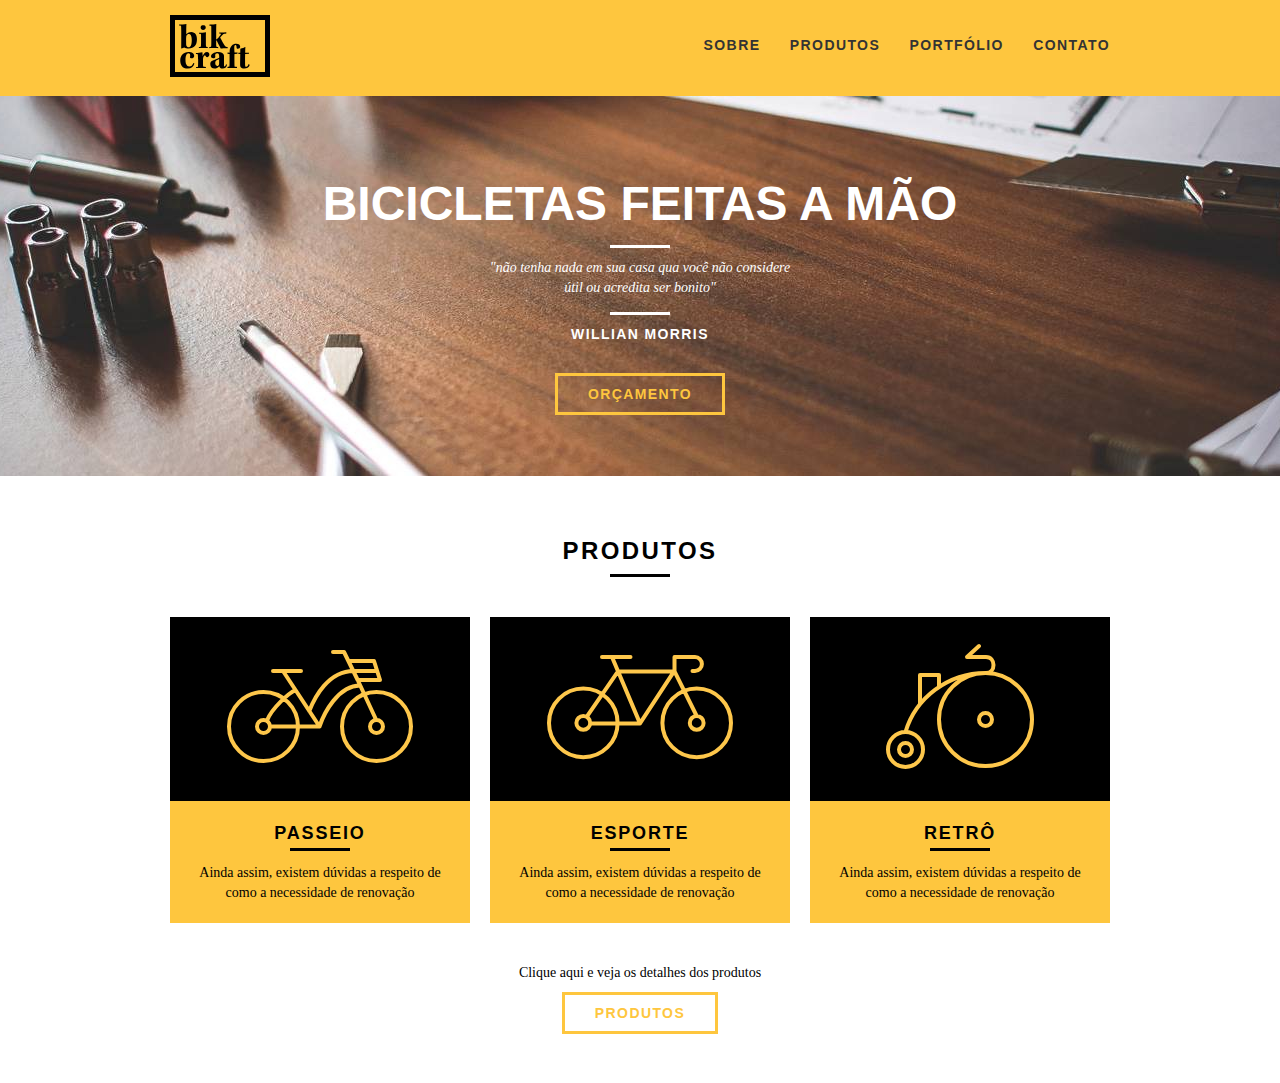
==== index.html @ 1c51f6d0 "Adicionada a seção de produtos" ====
<!DOCTYPE html>
<html lang="pt-br">
<head>
    <meta charset="UTF-8">
    <title>Bikcraft</title>
    <link rel="stylesheet" href="css/normalize.css">
    <link rel="stylesheet" href="css/reset.css">
    <link rel="stylesheet" href="css/grid.css">
    <link rel="stylesheet" href="css/style.css">
</head>
<body>
    <header class="header">
        <div class="container">
            <a href="index.html" class="grid-4">
                <img src="img/bikcraft.svg">
            </a>
            <nav class="header_menu grid-12">
                <ul>
                    <li><a href="sobre.html">Sobre</a></li>
                    <li><a href="produtos.html">Produtos</a></li>
                    <li><a href="portfolio.html">Portfólio</a></li>
                    <li><a href="contato.html">Contato</a></li>
                </ul>
            </nav>
        </div>
    </header>
    <section class="introducao">
        <div class="container">
            <h1>Bicicletas Feitas a Mão</h1>
            <blockquote class="quote-externo">
                <p>"não tenha nada em sua casa qua você não considere útil ou acredita ser bonito"</p>
                <cite>WILLIAN MORRIS</cite>
            </blockquote>
            <a href="produtos.html" class="btn">Orçamento</a>
        </div>
    </section>
    <section class="produtos container">
        <h2 class="subtitulo">Produtos</h2>
        <ul class="produtos_lista">
            <li class="grid-1-3">
                <div class="produtos_icone">
                    <img src="img/produtos/passeio.svg" alt="Bikcraft passeio">
                </div>
                <h3>Passeio</h3>
                <p>Ainda assim, existem dúvidas a respeito de como a necessidade de renovação</p>
            </li>

            <li class="grid-1-3">
                <div class="produtos_icone">
                    <img src="img/produtos/esporte.svg" alt="Bikcraft esporte">
                </div>
                <h3>Esporte</h3>
                <p>Ainda assim, existem dúvidas a respeito de como a necessidade de renovação</p>
            </li>

            <li class="grid-1-3">
                <div class="produtos_icone">
                    <img src="img/produtos/retro.svg" alt="Bikcraft retrô">
                </div>
                <h3>Retrô</h3>
                <p>Ainda assim, existem dúvidas a respeito de como a necessidade de renovação</p>
            </li>
        </ul>
        <div class="call">
            <p>Clique aqui e veja os detalhes dos produtos</p>
            <a href="produtos.html" class="btn btn-preto">Produtos</a>
        </div>
    </section>
</body>
</html>
---- css/grid.css ----
*, *:before, *:after {
  -webkit-box-sizing: border-box; 
  -moz-box-sizing: border-box; 
  box-sizing: border-box;
}

.container {
	width: 960px;
	margin: 0 auto;
	padding: 0px;
	position: relative;
}

.container:after, .container:before {
	content: " ";
	display: table;
}

.container:after {
	clear: both;
}

.grid-1, .grid-2, .grid-3, .grid-4, .grid-5, .grid-6, .grid-7, .grid-8, .grid-9, .grid-10, .grid-11, .grid-12, .grid-13, .grid-14, .grid-15, .grid-16, .grid-1-3 {
	float: left;
	margin-left: 10px;
	margin-right: 10px;
}

.grid-1 	{width: 40px;}
.grid-2 	{width: 100px;}
.grid-3 	{width: 160px;}
.grid-4 	{width: 220px;}
.grid-5 	{width: 280px;}
.grid-6 	{width: 340px;}
.grid-7 	{width: 400px;}
.grid-8 	{width: 460px;}
.grid-9 	{width: 520px;}
.grid-10 	{width: 580px;}
.grid-11 	{width: 640px;}
.grid-12 	{width: 700px;}
.grid-13 	{width: 760px;}
.grid-14 	{width: 820px;}
.grid-15 	{width: 880px;}
.grid-16 	{width: 940px;}
.grid-1-3	{width: 300px;}
---- css/style.css ----
/* Estilos gerais*/

body {
    font-family: Arial, Helvetica, sans-serif;
}

p {
    font-family: Georgia, 'Times New Roman', Times, serif;
    font-size: 14px;
    line-height: 20px;
}

.btn {
    border: 3px solid #fec63e;
    padding: 10px 30px;
    color: #fec63e;
    font-size: 14px;
    font-weight: bold;
    line-height: 20px;
    text-transform: uppercase;
    letter-spacing: .1em;
}

.subtitulo {
    font-size: 24px;
    line-height: 30px;
    font-weight: bold;
    letter-spacing: .1em;
    color: #000;
    text-transform: uppercase;
    text-align: center;
    margin-bottom: 40px;
}

.subtitulo::after {
    content:"";
    display: block;
    width: 60px;
    height: 3px;
    background-color: #000;
    margin: 8px auto;
}

.btn:hover {
    color: #FFF;
    border-color: #FFF;
}

.btn-preto:hover {
    color: #000;
    border-color: #000;
}

/*Header*/

header {
    position: fixed;
    width: 100%;
    background-color: #fec63e;
    padding: 15px 0;
    top: 0px;
    z-index: 10;
}

.header_menu {
    text-align: right;
}

.header_menu ul li {
    display: inline-block;
    margin-left: 25px;
    margin-top: 20px;
}

.header_menu ul li a {
    color: #333;
    font-weight: bold;
    text-transform: uppercase;
    letter-spacing: .1em;
    font-size: 14px;
    line-height: 20px;
    padding: 10px 0;
}

.header_menu ul li a:hover {
    color: #FFF;
}
/*Intodução*/

.introducao {
    width: 100%;
    height: 380px;
    background: url(../img/bg.jpg) no-repeat center;
    background-size: cover;
    margin-top: 96px;
    text-align: center;
    padding-top: 80px;
}

.introducao h1 {
    font-size: 48px;
    color: #FFF;
    font-weight: bold;
    text-transform: uppercase;
}

.quote-externo {
    max-width: 320px;
    margin: 0 auto 40px auto;
    color: #FFF;
}

.quote-externo p {
    font-style: italic;
}

.quote-externo p::before, .quote-externo p::after {
    content:"";
    display: block;
    width: 60px;
    height: 3px;
    background-color: #FFF;
    margin: 14px auto 10px auto;
}

.quote-externo cite {
    font-style: normal;
    font-weight: bold;
    font-size: 14px;
    letter-spacing: .1em;
}

/*Produtos*/

.produtos {
    padding: 60px 0;
    text-align: center;
}

.produtos_lista li {
    background-color: #fec63e;
}

.produtos_lista li h3{
    font-weight: bold;
    font-size: 18px;
    line-height: 25px;
    text-transform: uppercase;
    letter-spacing: .1em;
    margin-top: 20px;
}

.produtos_lista li h3::after{
    content:"";
    display: block;
    width: 60px;
    height: 3px;
    background-color: #000;
    margin: 2px auto;
}

.produtos_lista li p {
    padding: 10px 20px 20px 20px;
}

.produtos_icone {
    background-color: #000;
    padding: 20px;
}

.call {
    padding-top: 40px;
    clear: both;
}

.call p {
    margin-bottom: 20px;
}
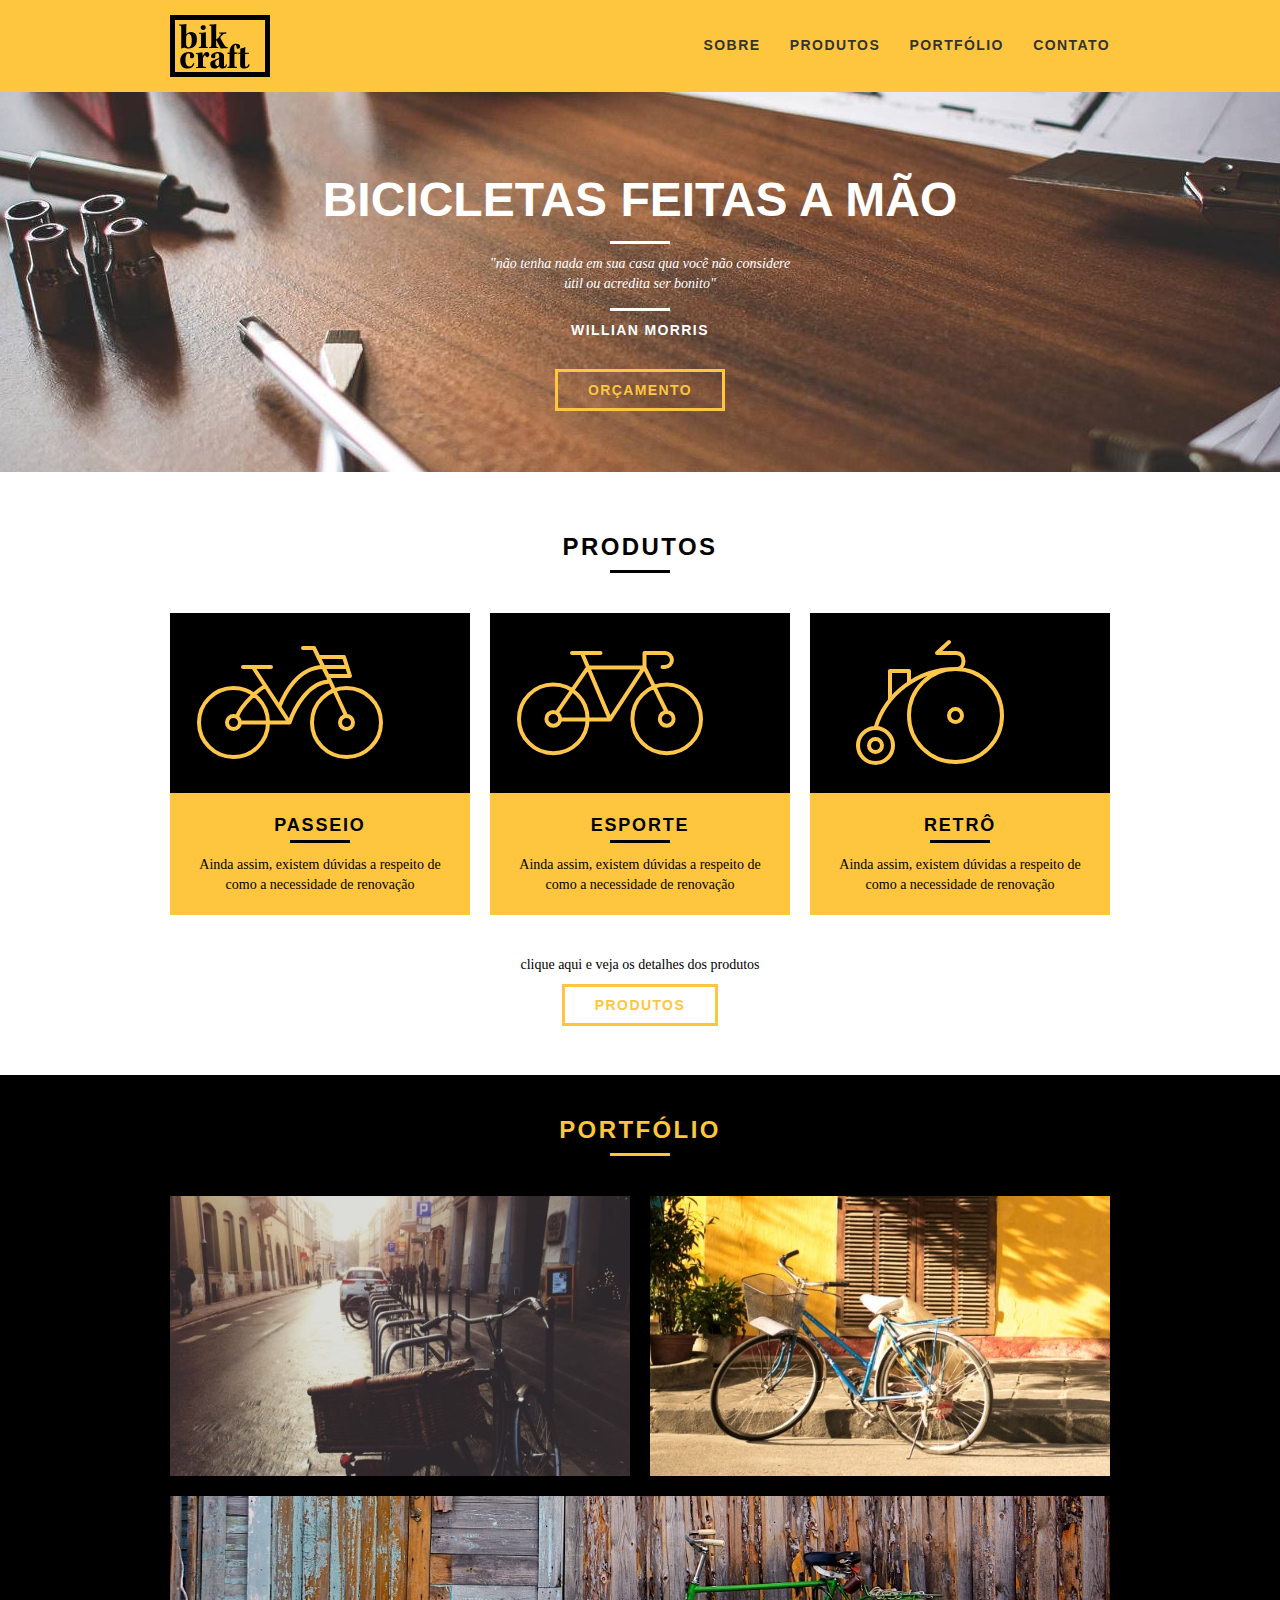
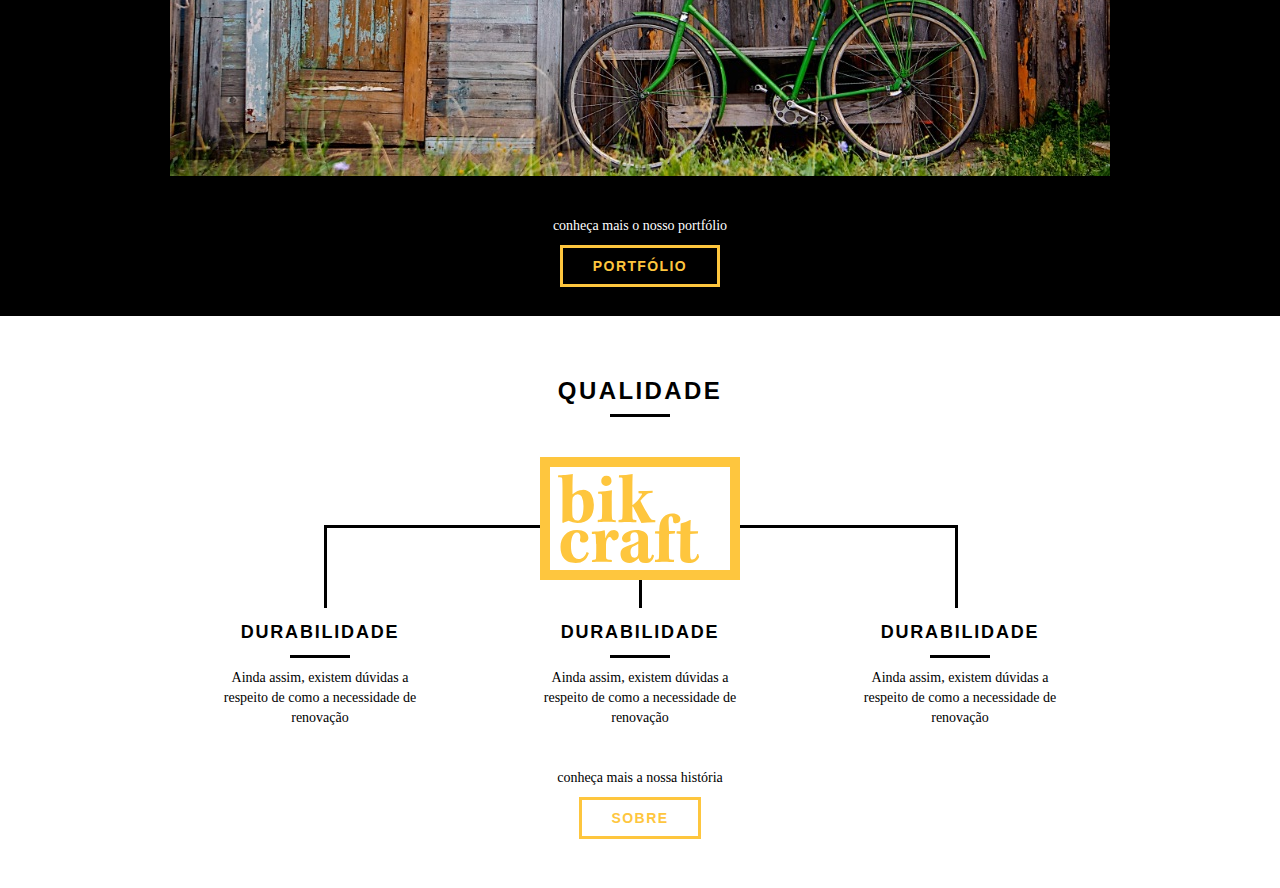
==== commit f80c32f5: "Criação das seções portfólio e qualidade" ====
--- a/index.html
+++ b/index.html
@@ -62,8 +62,44 @@
             </li>
         </ul>
         <div class="call">
-            <p>Clique aqui e veja os detalhes dos produtos</p>
+            <p>clique aqui e veja os detalhes dos produtos</p>
             <a href="produtos.html" class="btn btn-preto">Produtos</a>
+        </div>
+    </section> <!-- fim secão de produtos-->
+    <section class="portfolio">
+        <div class="container">
+            <h2 class="subtitulo">Portfólio</h2>
+            <ul class="portfolio_lista">
+                <li class="grid-8"><img src="img/portfolio/retro.jpg" alt="Bicicleta retrô"></li>
+                <li class="grid-8"><img src="img/portfolio/passeio.jpg" alt="Bicicleta passeio"></li>
+                <li class="grid-16"><img src="img/portfolio/esporte.jpg" alt="Bicicleta esporte"></li>
+            </ul>
+            <div class="call">
+                <p>conheça mais o nosso portfólio</p>
+                <a href="portfolio.html" class="btn">Portfólio</a>
+            </div>
+        </div>
+    </section>
+    <section class="qualidade container">
+        <h2 class="subtitulo">Qualidade</h2>
+        <img src="img/bikcraft-qualidade.svg" alt="Bikcraft">
+        <ul class="qualidade_lista">
+            <li class="grid-1-3">
+                <h3>Durabilidade</h3>
+                <p>Ainda assim, existem dúvidas a respeito de como a necessidade de renovação</p>
+            </li>
+            <li class="grid-1-3">
+                <h3>Durabilidade</h3>
+                <p>Ainda assim, existem dúvidas a respeito de como a necessidade de renovação</p>
+            </li>
+            <li class="grid-1-3">
+                <h3>Durabilidade</h3>
+                <p>Ainda assim, existem dúvidas a respeito de como a necessidade de renovação</p>
+            </li>
+        </ul>
+        <div class="call">
+            <p>conheça mais a nossa história</p>
+            <a href="sobre.html" class="btn btn-preto">Sobre</a>
         </div>
     </section>
 </body>
--- a/css/style.css
+++ b/css/style.css
@@ -51,6 +51,9 @@
     border-color: #000;
 }
 
+img {
+    display: block;
+}
 /*Header*/
 
 header {
@@ -92,7 +95,7 @@
     height: 380px;
     background: url(../img/bg.jpg) no-repeat center;
     background-size: cover;
-    margin-top: 96px;
+    margin-top: 92px;
     text-align: center;
     padding-top: 80px;
 }
@@ -170,9 +173,83 @@
 
 .call {
     padding-top: 40px;
+    text-align: center;
     clear: both;
 }
 
 .call p {
     margin-bottom: 20px;
-}+}
+
+/*Portfólio*/
+
+.portfolio {
+    width: 100%;
+    background-color: #000;
+    padding: 40px 0;
+}
+
+.portfolio .subtitulo {
+    color: #fec63e;
+}
+
+.portfolio .subtitulo:after {
+    background-color: #fec63e;
+}
+
+.portfolio_lista li:last-child {
+    margin-top: 20px;
+}
+
+.portfolio .call p {
+    color: #FFF;
+}
+
+/*Qualidade*/
+
+.qualidade {
+    padding: 60px 0;
+}
+
+.qualidade:after {
+    content: "";
+    width: 634px;
+    height: 83px;
+    display: block;
+    background: url("../img/linhas.svg") no-repeat;
+    position: absolute;
+    top: 209px;
+    right: 162px;
+    z-index: -1;
+}
+
+.qualidade_lista {
+    padding-top: 20px;
+}
+
+.qualidade img {
+    margin: 0 auto;
+}
+
+.qualidade_lista li {
+    text-align: center;
+    padding: 0 40px;
+}
+
+.qualidade_lista li h3{
+    font-weight: bold;
+    font-size: 18px;
+    line-height: 25px;
+    text-transform: uppercase;
+    letter-spacing: .1em;
+    margin-top: 20px;
+}
+
+.qualidade_lista li h3::after{
+    content:"";
+    display: block;
+    width: 60px;
+    height: 3px;
+    background-color: #000;
+    margin: 10px auto;
+}
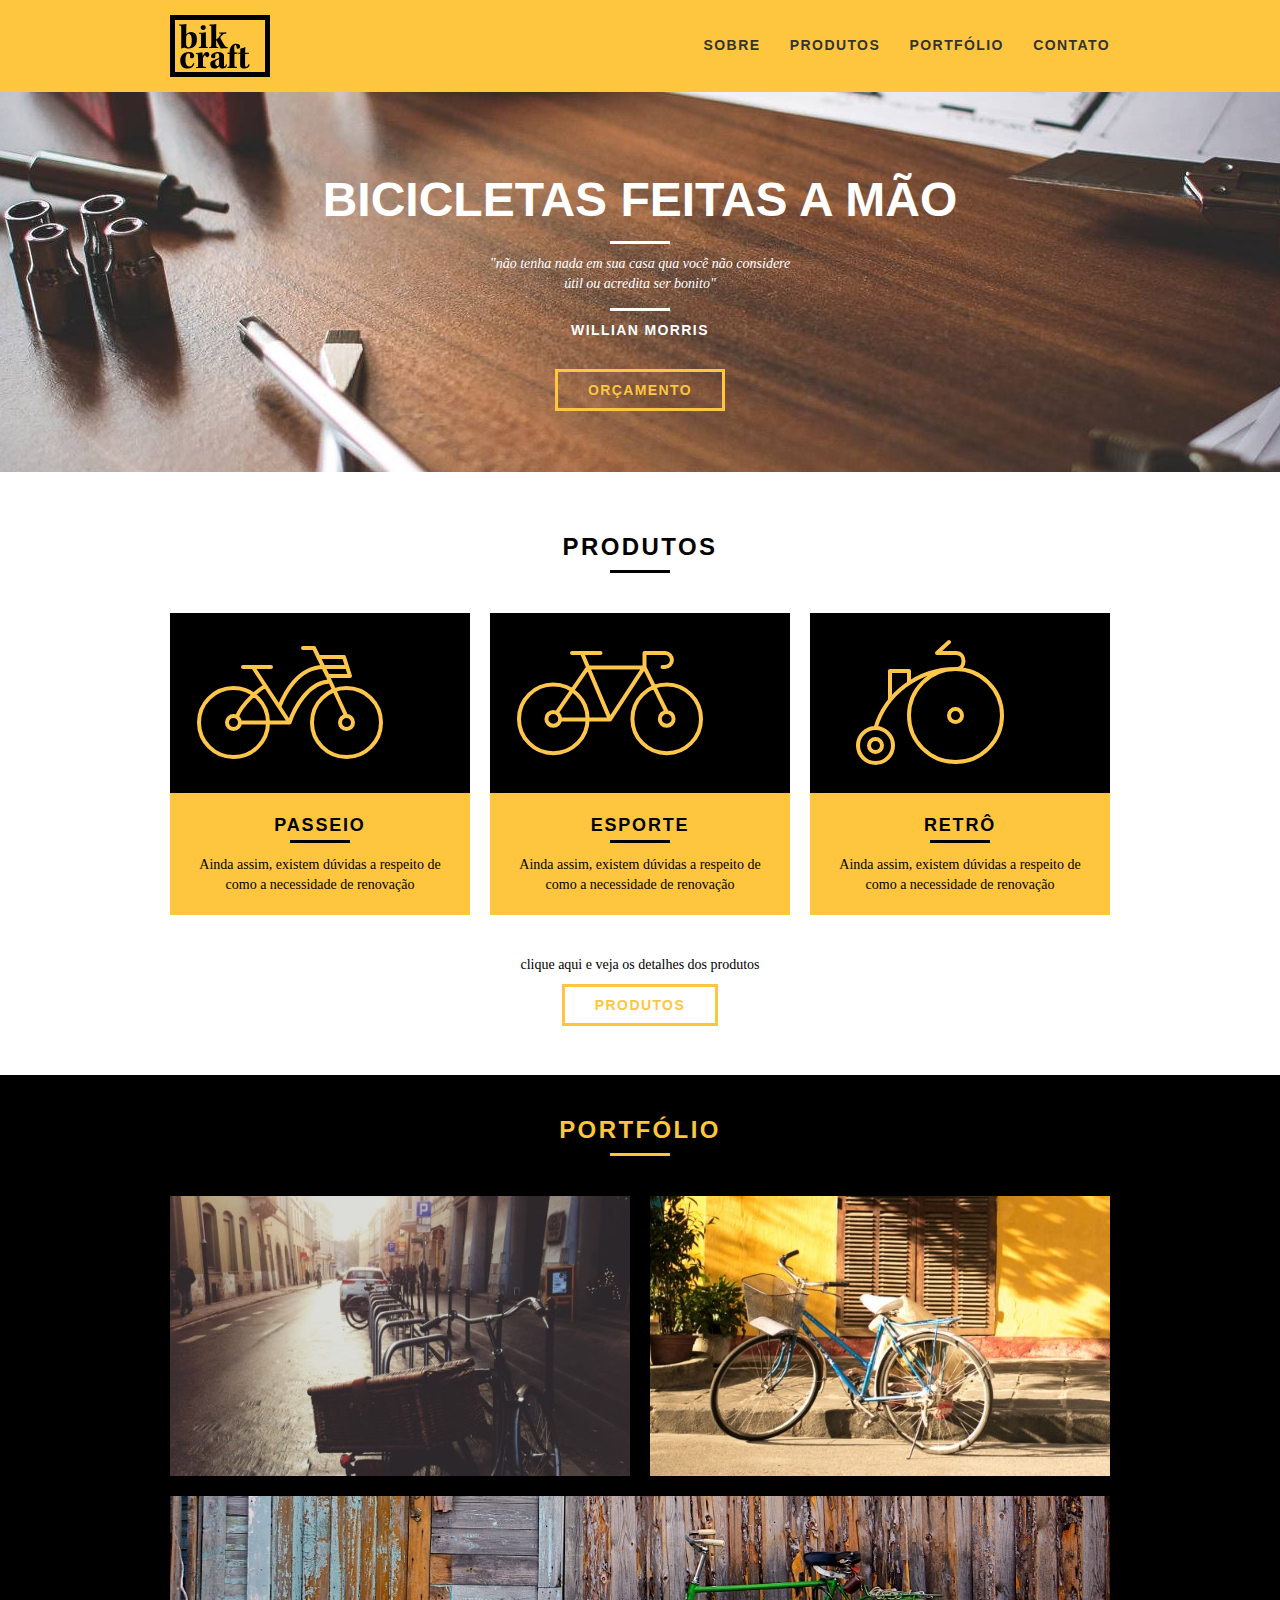
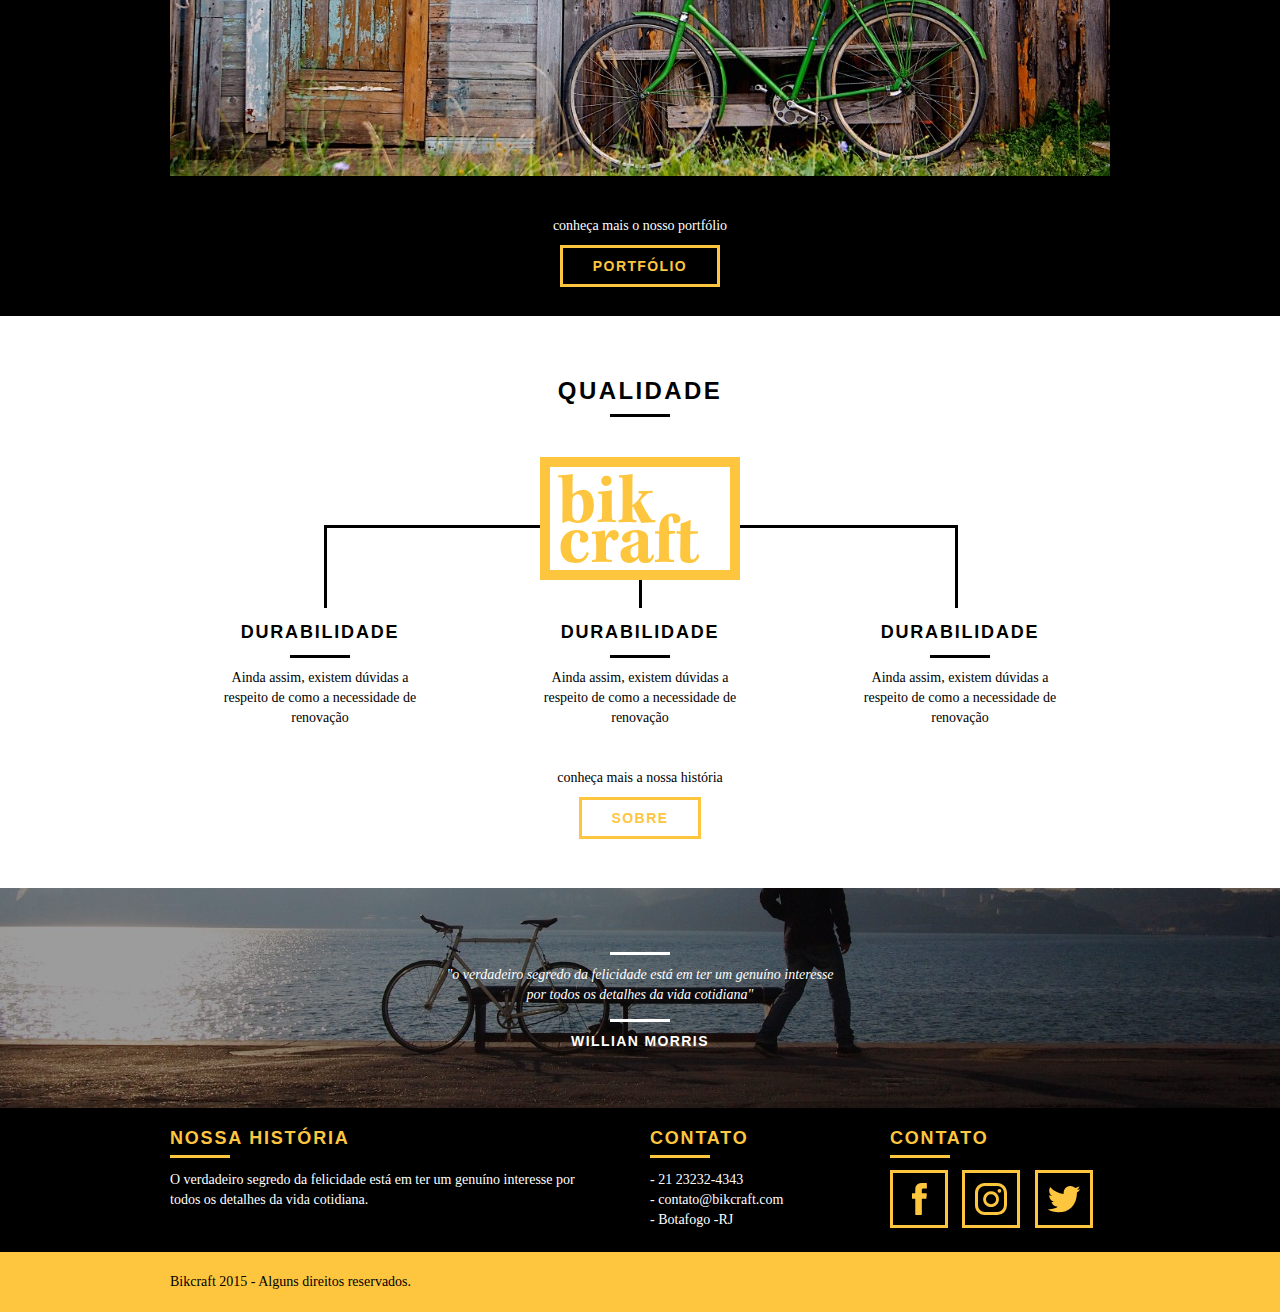
==== commit ce03e8a3: "Criação do footer e conclusão da página home" ====
--- a/index.html
+++ b/index.html
@@ -102,5 +102,44 @@
             <a href="sobre.html" class="btn btn-preto">Sobre</a>
         </div>
     </section>
+    <section class="quebra">
+        <blockquote class="quote-externo container">
+            <p>"o verdadeiro segredo da felicidade está em ter um genuíno interesse por todos os detalhes da vida cotidiana"</p>
+            <cite>WILLIAN MORRIS</cite>
+        </blockquote>
+    </section>
+    <footer>
+        <div class="footer">
+            <div class="container">
+                <div class="grid-8 footer_historia">
+                    <h3>Nossa história</h3>
+                    <p>O verdadeiro segredo da felicidade está em ter um genuíno interesse por todos os detalhes
+                        da vida cotidiana.
+                    </p>
+                </div>
+                <div class="grid-4 footer_contato">
+                    <h3>Contato</h3>
+                    <ul>
+                        <li>- 21 23232-4343</li>
+                        <li>- contato@bikcraft.com</li>
+                        <li>- Botafogo -RJ</li>
+                    </ul>
+                </div>
+                <div class="grid-4 footer_redes">
+                    <h3>Contato</h3>
+                    <ul>
+                        <li><a href="http://facebook.com" target="_blank"><img src="/img/redes-sociais/facebook.svg" alt="facebook"></a></li>
+                        <li><a href="http://instagram.com" target="_blank"><img src="/img/redes-sociais/instagram.svg" alt="facebook"></a></li>
+                        <li><a href="http://twitter.com" target="_blank"><img src="/img/redes-sociais/twitter.svg" alt="facebook"></a></li>
+                    </ul>
+                </div>
+            </div>
+        </div>
+        <div class="copyright">
+            <div class="container">
+                <p class="grid-16">Bikcraft 2015 - Alguns direitos reservados.</p>
+            </div>
+        </div>
+    </footer>
 </body>
 </html>--- a/css/style.css
+++ b/css/style.css
@@ -253,3 +253,76 @@
     background-color: #000;
     margin: 10px auto;
 }
+
+/*Quebra*/
+
+.quebra {
+    width: 100%;
+    height: 220px;
+    background: url("../img/bg-footer.jpg") no-repeat center;
+    background-size: cover;
+    text-align: center;
+    padding-top: 50px;
+}
+
+.quebra .quote-externo {
+    max-width: 400px;
+}
+
+/*Footer*/
+
+.footer{
+    width: 100%;
+    background-color: #000;
+    color: #FFF;
+    padding: 20px;
+}
+
+.footer h3 {
+    font-size: 18px;
+    font-weight: bold;
+    list-style: 25px;
+    color: #fec63e;
+    text-transform: uppercase;
+    letter-spacing: .1em;
+}
+
+.footer h3::after {
+    content: "";
+    display: block;
+    width: 60px;
+    height: 3px;
+    background-color: #fec63e;
+    margin: 6px 0 12px 0;
+}
+
+.footer_historia {
+    padding-right: 40px;
+}
+
+.footer_contato ul li {
+    font-size: 14px;
+    line-height: 20px;
+    font-family: Georgia, 'Times New Roman', Times, serif;
+}
+
+.footer_redes ul li {
+    display: inline-block;
+    margin-right: 10px;
+}
+
+.footer_redes ul li a {
+    display: block;
+    border: 3px solid #fec63e;
+    padding: 10px;
+}
+
+.footer_redes ul li a:hover {
+    border-color: #FFF;
+}
+
+.copyright {
+    width: 100%;
+    background-color: #fec63e;
+    padding: 20px 0;
+}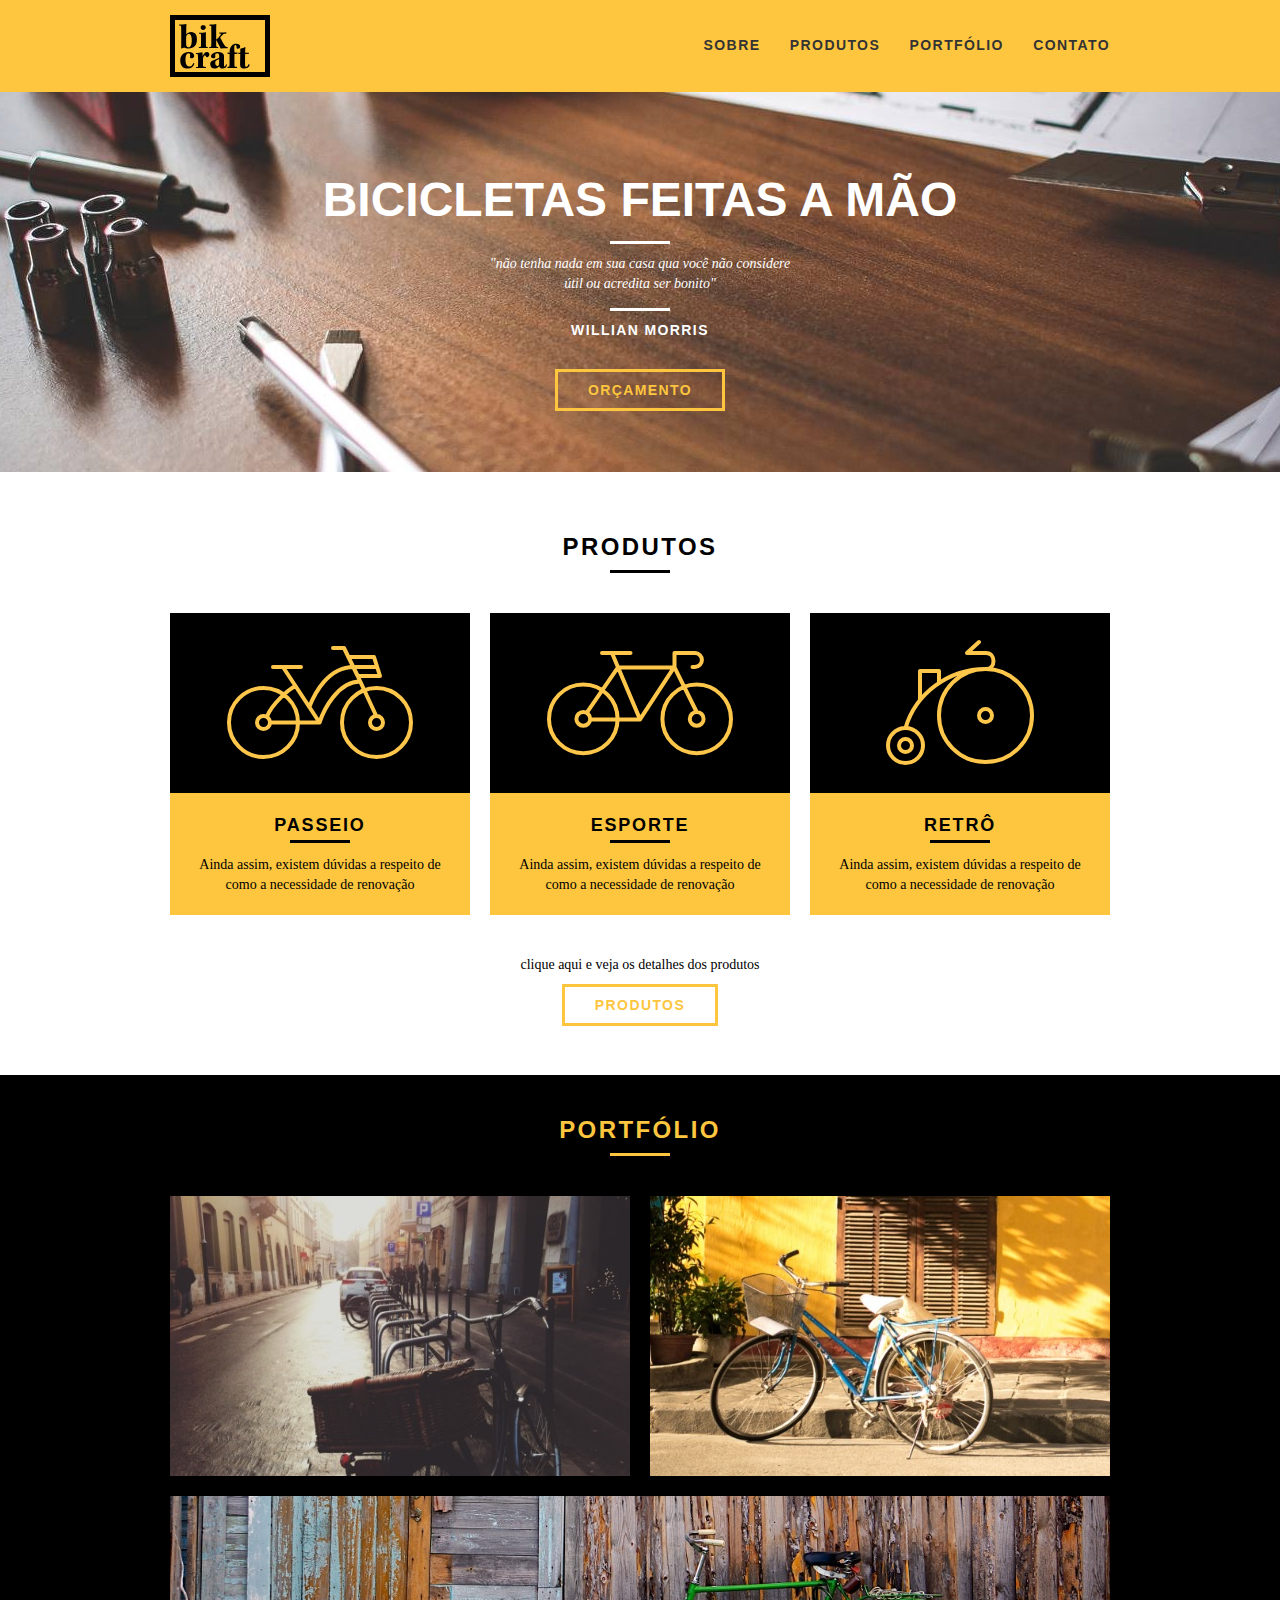
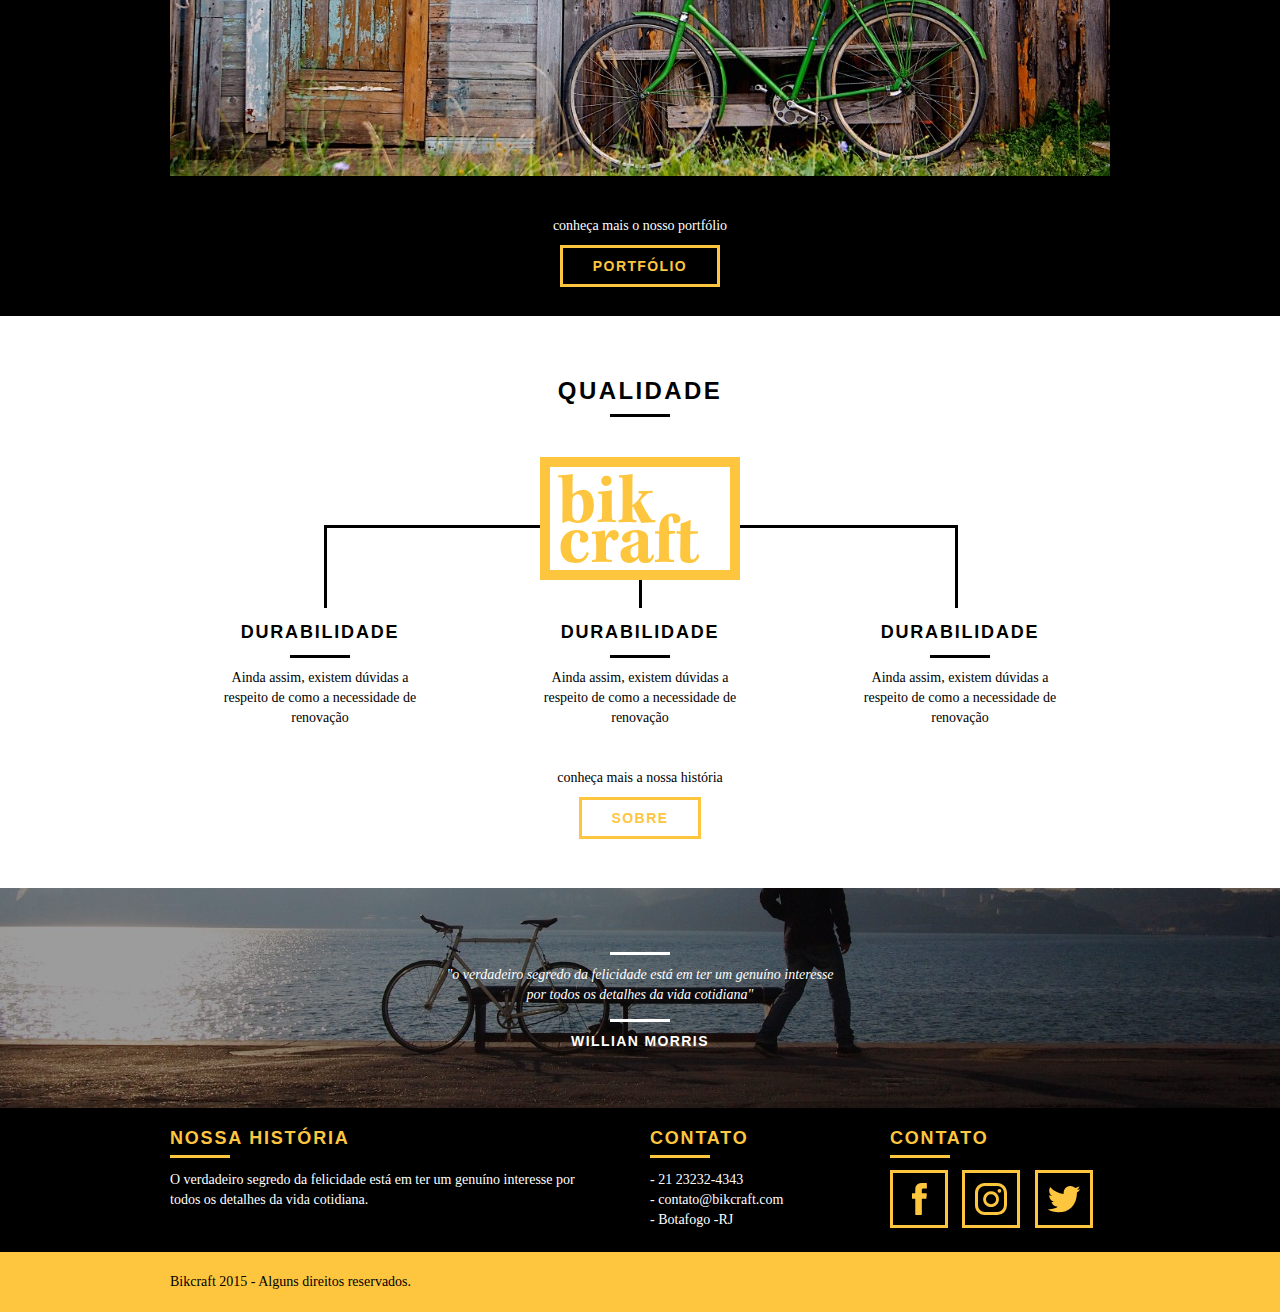
==== commit dba7b78d: "Tornando a página responsiva" ====
--- a/index.html
+++ b/index.html
@@ -7,6 +7,7 @@
     <link rel="stylesheet" href="css/reset.css">
     <link rel="stylesheet" href="css/grid.css">
     <link rel="stylesheet" href="css/style.css">
+    <link rel="stylesheet" href="css/responsivo.css">
 </head>
 <body>
     <header class="header">
--- a/css/grid.css
+++ b/css/grid.css
@@ -42,4 +42,43 @@
 .grid-14 	{width: 820px;}
 .grid-15 	{width: 880px;}
 .grid-16 	{width: 940px;}
-.grid-1-3	{width: 300px;}+.grid-1-3	{width: 300px;}
+
+@media only screen and (min-width: 768px) and (max-width: 959px) {
+
+.container {
+		width: 768px;
+}
+
+.grid-1 	{width: 28px;}
+.grid-2 	{width: 76px;}
+.grid-3 	{width: 124px;}
+.grid-4 	{width: 172px;}
+.grid-5 	{width: 220px;}
+.grid-6 	{width: 268px;}
+.grid-7 	{width: 316px;}
+.grid-8 	{width: 364px;}
+.grid-9 	{width: 412px;}
+.grid-10 	{width: 460px;}
+.grid-11 	{width: 508px;}
+.grid-12 	{width: 556px;}
+.grid-13 	{width: 604px;}
+.grid-14 	{width: 652px;}
+.grid-15 	{width: 700px;}
+.grid-16 	{width: 768px;}
+.grid-1-3	{width: 236px;}
+}
+
+@media only screen and (max-width: 767px) {
+
+.container {
+	width: 300px;
+}
+
+.grid-1, .grid-2, .grid-3, .grid-4, .grid-5, .grid-6, .grid-7, .grid-8, .grid-9, .grid-10, .grid-11, .grid-12, .grid-13, .grid-14, .grid-15, .grid-16, .grid-1-3 {
+	width: 300px;
+	margin: 0 0 20px 0;
+	float: none;
+}
+
+}--- a/css/style.css
+++ b/css/style.css
@@ -41,6 +41,25 @@
     margin: 8px auto;
 }
 
+.subtitulo_interno {
+    font-size: 24px;
+    line-height: 30px;
+    font-weight: bold;
+    letter-spacing: .1em;
+    color: #000;
+    text-transform: uppercase;
+    margin-bottom: 20px;
+}
+
+.subtitulo_interno::after {
+    content:"";
+    display: block;
+    width: 60px;
+    height: 3px;
+    background-color: #000;
+    margin: 8px;
+}
+
 .btn:hover {
     color: #FFF;
     border-color: #FFF;
@@ -53,6 +72,7 @@
 
 img {
     display: block;
+    max-width: 100%;
 }
 /*Header*/
 
@@ -88,6 +108,11 @@
 .header_menu ul li a:hover {
     color: #FFF;
 }
+
+.header_menu ul li a.menu_ativo {
+    color:#FFF;
+}
+
 /*Intodução*/
 
 .introducao {
@@ -133,6 +158,32 @@
     letter-spacing: .1em;
 }
 
+/*Introdução interna*/
+
+.introducao-interna {
+    width: 100%;
+    height: 160px;
+    margin-top: 92px;
+    text-align: center;
+    color: #FFF;
+    padding-top: 30px;
+}
+
+.introducao-interna h1 {
+    font-size: 36px;
+    font-weight: bold;
+    text-transform: uppercase;
+}
+
+.introducao-interna h1::after {
+    content:"";
+    display: block;
+    width: 60px;
+    height: 3px;
+    background-color: #FFF;
+    margin: 6px auto 10px auto;
+}
+
 /*Produtos*/
 
 .produtos {
@@ -144,6 +195,10 @@
     background-color: #fec63e;
 }
 
+.produtos_lista li img {
+    margin: 0 auto;
+}
+
 .produtos_lista li h3{
     font-weight: bold;
     font-size: 18px;
@@ -169,6 +224,10 @@
 .produtos_icone {
     background-color: #000;
     padding: 20px;
+}
+
+.produtos_icone img {
+    margin: 0 auto;
 }
 
 .call {
@@ -225,6 +284,7 @@
 
 .qualidade_lista {
     padding-top: 20px;
+    overflow: auto; /* clear-fix*/
 }
 
 .qualidade img {
--- a/css/responsivo.css
+++ b/css/responsivo.css
@@ -0,0 +1,175 @@
+/* estilo para tablet */
+
+@media only screen and (min-width: 768px) and (max-width: 959px) {
+
+/* Portfólio */
+
+.portfolio_lista li:nth-child(3) {
+	width: 748px;
+}
+
+/* qualidade home */
+.qualidade:after {
+	right: 66px;
+}
+
+.qualidade_lista li {
+    padding: 0 10px;
+}
+
+/* Footer */
+
+.footer_redes ul li a {
+    padding: 6px;
+}
+
+.footer_redes ul li a img {
+   width: 26px;
+   height: 26px;
+}
+
+/* Produtos */
+
+.produto_item h2 {
+    top: -100px;
+    margin-top: -56px;
+}
+
+.produto_icone {
+    padding: 41px 0;
+}
+
+.produto_info p {
+    font-size: 14px;
+    line-height: 20px;
+    padding: 20px 30px;
+    height: 122px;
+}
+
+.produto_info ul li {
+    width: 181px;
+}
+
+}
+/* estilo para smartphone */
+
+@media only screen and (max-width: 767px) {
+
+/* header*/
+.header {
+	position: relative;
+	padding-bottom: 0;
+}
+
+.header img {
+	margin: 0 auto 10px auto;
+}
+
+.header_menu {
+	text-align: center;
+}
+
+.header_menu ul li {
+	margin: 5px;
+	padding: 0;
+}
+
+.header_menu ul li a {
+	border: 4px solid #000;
+	width: 136px;
+	display: block;
+}
+
+.header_menu ul li a:hover {
+	border-color: #FFF;
+}
+
+.header_menu ul li a.menu_ativo {
+	border-color: #FFF;
+}
+
+/* intodução */
+
+.introducao {
+	margin-top: 0px;
+	padding-top: 40px;
+	background: url(../img/bg-mobile.jpg) no-repeat center;
+    background-size: cover;
+}
+
+.introducao h1 {
+	font-size: 36px;
+}
+
+/*Introdução interna*/
+
+.introducao-interna {
+    margin-top: 0px;
+}
+
+/* Call */
+
+.call {
+	padding-top: 10px;
+}
+
+/* Qualidade home */
+
+.qualidade:after {
+	display: none;
+}
+
+/* Sobre */
+
+.missao_sobre p {
+	font-size: 14px;
+	line-height: 20px;
+	padding-right: 0px;
+}
+
+.missao_sobre ul li {
+	font-size: 14px;
+	line-height: 25px;
+}
+
+/*Produtos*/
+
+.produto_item h2 {
+    top: -50px;
+    margin-top: -68px;
+}
+
+.produto_icone {
+    padding: 41px 0;
+}
+
+.produto_info p {
+    font-size: 14px;
+    line-height: 20px;
+    padding: 20px 30px;
+	height: auto;
+}
+
+.produto_info ul li {
+    width: 149px;
+	font-size: 14px;
+	line-height: 20px;
+	padding-top: 16px;
+}
+
+.form {
+    padding-right: 0px;
+}
+
+.orcamento_dados ul {
+    padding-right: 0px;
+}
+
+/* contato */
+
+.contato_form {
+    padding-right: 0px;
+	margin-bottom: 40px;
+}
+
+}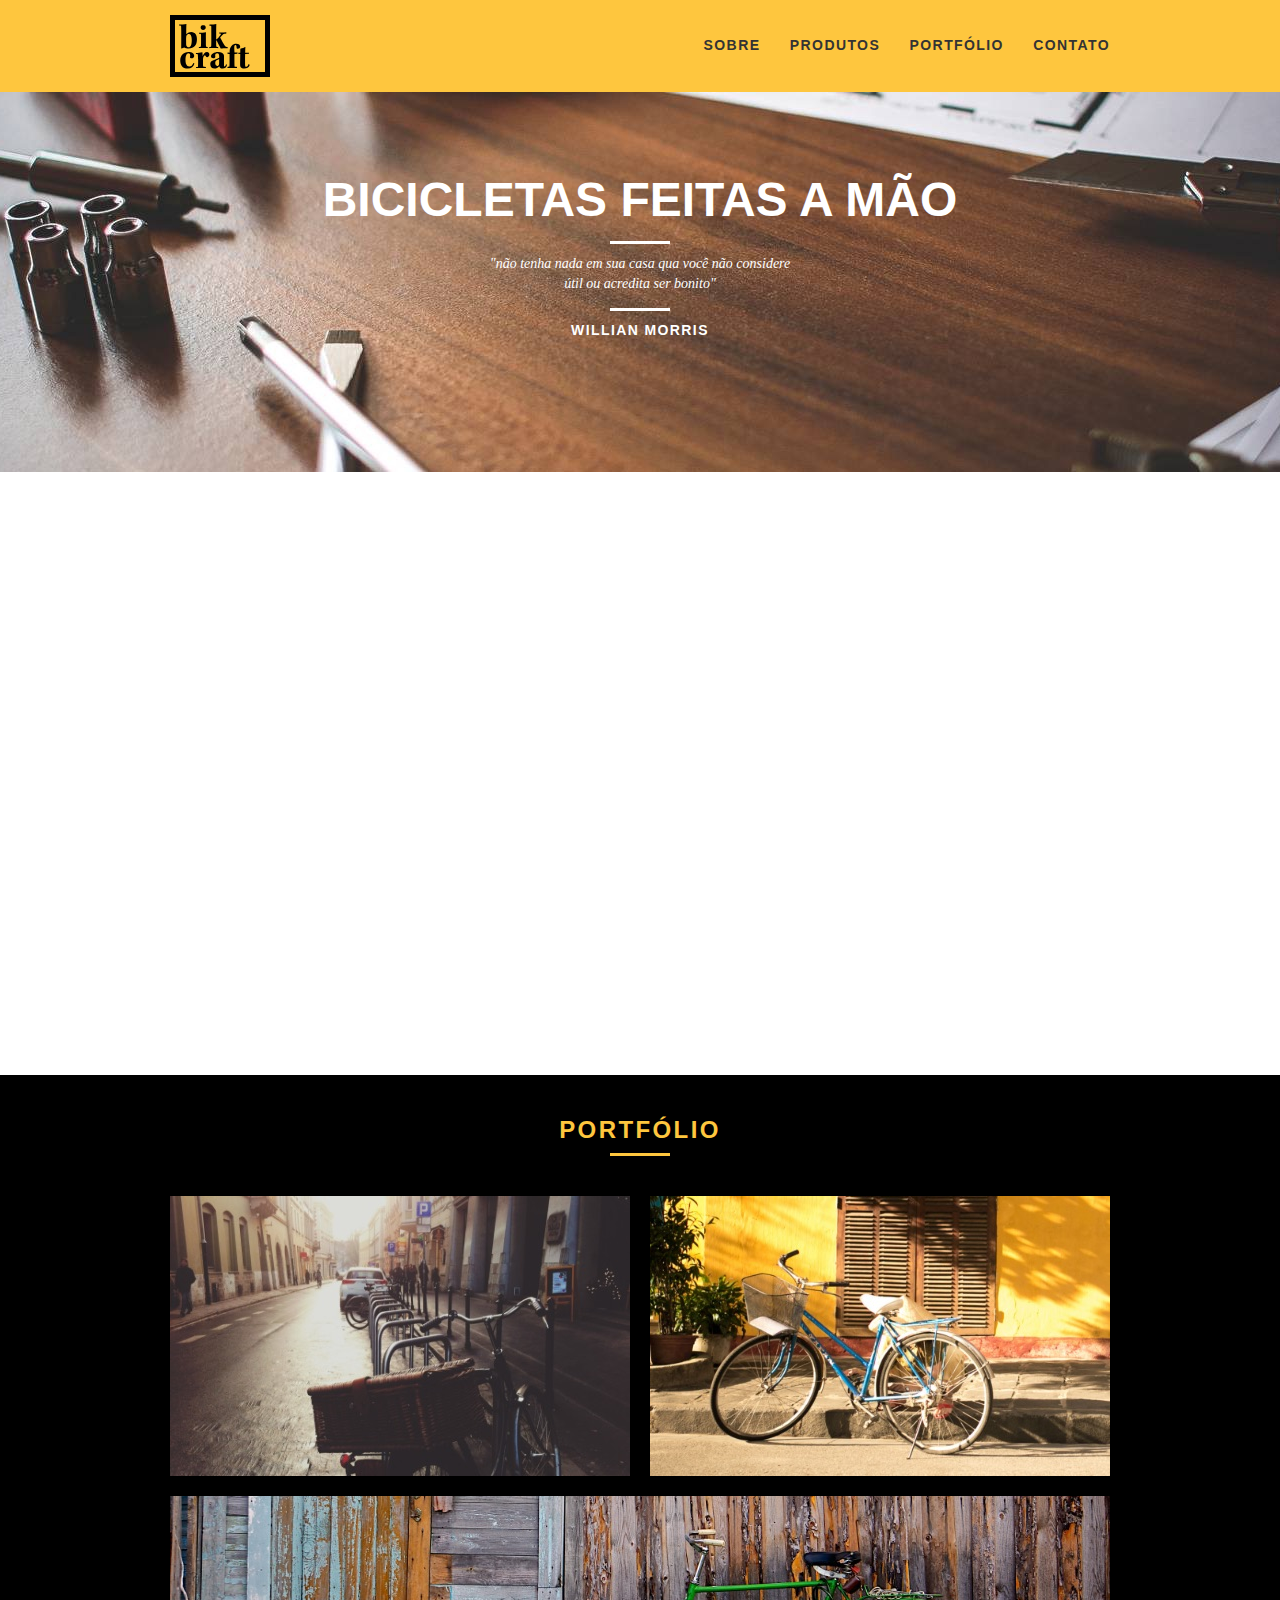
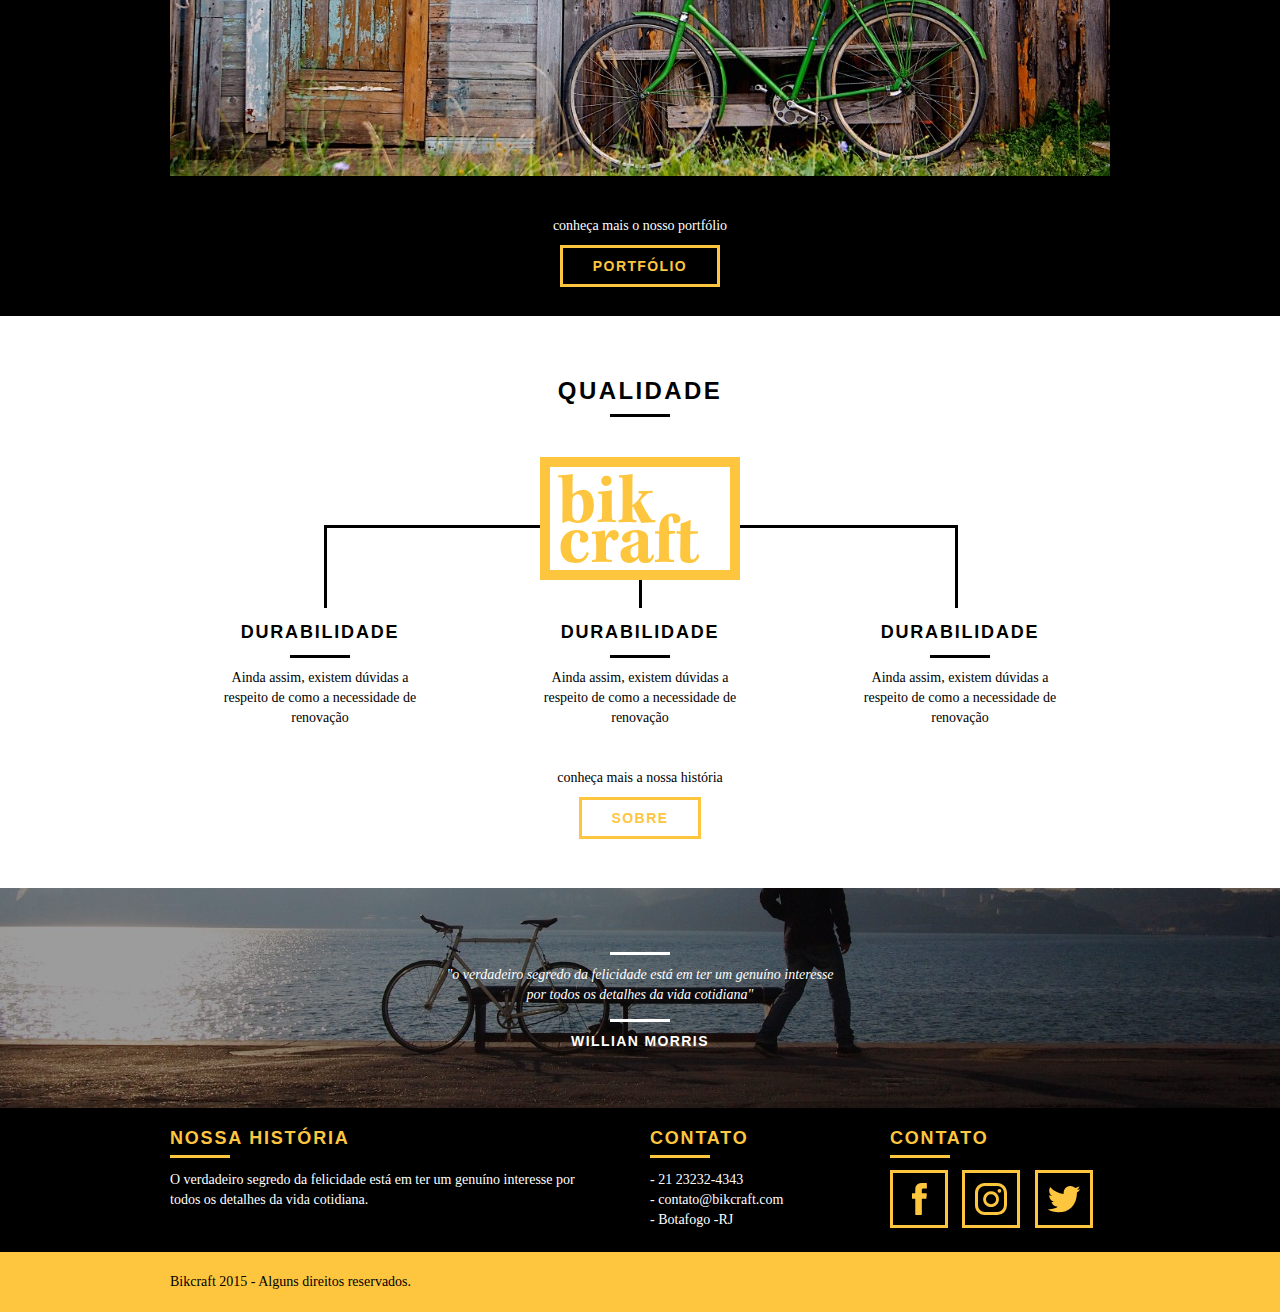
==== commit 947f66ef: "Criando animações da página com JS" ====
--- a/index.html
+++ b/index.html
@@ -8,6 +8,7 @@
     <link rel="stylesheet" href="css/grid.css">
     <link rel="stylesheet" href="css/style.css">
     <link rel="stylesheet" href="css/responsivo.css">
+    <script>document.documentElement.classList.add("js")</script>
 </head>
 <body>
     <header class="header">
@@ -27,15 +28,15 @@
     </header>
     <section class="introducao">
         <div class="container">
-            <h1>Bicicletas Feitas a Mão</h1>
-            <blockquote class="quote-externo">
+            <h1 data-anime="400" class="fadeInDown">Bicicletas Feitas a Mão</h1>
+            <blockquote class="quote-externo fadeInDown" data-anime="600">
                 <p>"não tenha nada em sua casa qua você não considere útil ou acredita ser bonito"</p>
                 <cite>WILLIAN MORRIS</cite>
             </blockquote>
-            <a href="produtos.html" class="btn">Orçamento</a>
+            <a href="produtos.html" class="btn" data-anime="800">Orçamento</a>
         </div>
     </section>
-    <section class="produtos container">
+    <section class="produtos container fadeInDown" data-anime="1000">
         <h2 class="subtitulo">Produtos</h2>
         <ul class="produtos_lista">
             <li class="grid-1-3">
@@ -129,9 +130,9 @@
                 <div class="grid-4 footer_redes">
                     <h3>Contato</h3>
                     <ul>
-                        <li><a href="http://facebook.com" target="_blank"><img src="/img/redes-sociais/facebook.svg" alt="facebook"></a></li>
-                        <li><a href="http://instagram.com" target="_blank"><img src="/img/redes-sociais/instagram.svg" alt="facebook"></a></li>
-                        <li><a href="http://twitter.com" target="_blank"><img src="/img/redes-sociais/twitter.svg" alt="facebook"></a></li>
+                        <li><a href="http://facebook.com" target="_blank"><img src="img/redes-sociais/facebook.svg" alt="facebook"></a></li>
+                        <li><a href="http://instagram.com" target="_blank"><img src="img/redes-sociais/instagram.svg" alt="facebook"></a></li>
+                        <li><a href="http://twitter.com" target="_blank"><img src="img/redes-sociais/twitter.svg" alt="facebook"></a></li>
                     </ul>
                 </div>
             </div>
@@ -142,5 +143,7 @@
             </div>
         </div>
     </footer>
+    <script src="js/simple-anime.js"></script>
+    <script src="js/script.js"></script>
 </body>
 </html>--- a/css/style.css
+++ b/css/style.css
@@ -33,7 +33,7 @@
 }
 
 .subtitulo::after {
-    content:"";
+    content: "";
     display: block;
     width: 60px;
     height: 3px;
@@ -52,7 +52,7 @@
 }
 
 .subtitulo_interno::after {
-    content:"";
+    content: "";
     display: block;
     width: 60px;
     height: 3px;
@@ -74,6 +74,7 @@
     display: block;
     max-width: 100%;
 }
+
 /*Header*/
 
 header {
@@ -110,7 +111,7 @@
 }
 
 .header_menu ul li a.menu_ativo {
-    color:#FFF;
+    color: #FFF;
 }
 
 /*Intodução*/
@@ -142,8 +143,9 @@
     font-style: italic;
 }
 
-.quote-externo p::before, .quote-externo p::after {
-    content:"";
+.quote-externo p::before,
+.quote-externo p::after {
+    content: "";
     display: block;
     width: 60px;
     height: 3px;
@@ -176,7 +178,7 @@
 }
 
 .introducao-interna h1::after {
-    content:"";
+    content: "";
     display: block;
     width: 60px;
     height: 3px;
@@ -199,7 +201,7 @@
     margin: 0 auto;
 }
 
-.produtos_lista li h3{
+.produtos_lista li h3 {
     font-weight: bold;
     font-size: 18px;
     line-height: 25px;
@@ -208,8 +210,8 @@
     margin-top: 20px;
 }
 
-.produtos_lista li h3::after{
-    content:"";
+.produtos_lista li h3::after {
+    content: "";
     display: block;
     width: 60px;
     height: 3px;
@@ -284,7 +286,8 @@
 
 .qualidade_lista {
     padding-top: 20px;
-    overflow: auto; /* clear-fix*/
+    overflow: auto;
+    /* clear-fix*/
 }
 
 .qualidade img {
@@ -296,7 +299,7 @@
     padding: 0 40px;
 }
 
-.qualidade_lista li h3{
+.qualidade_lista li h3 {
     font-weight: bold;
     font-size: 18px;
     line-height: 25px;
@@ -305,8 +308,8 @@
     margin-top: 20px;
 }
 
-.qualidade_lista li h3::after{
-    content:"";
+.qualidade_lista li h3::after {
+    content: "";
     display: block;
     width: 60px;
     height: 3px;
@@ -331,7 +334,7 @@
 
 /*Footer*/
 
-.footer{
+.footer {
     width: 100%;
     background-color: #000;
     color: #FFF;
@@ -385,4 +388,61 @@
     width: 100%;
     background-color: #fec63e;
     padding: 20px 0;
-}+}
+
+/* JAVASCRIPT */
+
+.js [data-slide] {
+    position: relative;
+}
+
+.js [data-slide]>* {
+    position: absolute;
+    top: 0px;
+    opacity: 0;
+}
+
+.js [data-slide]>.active {
+    position: relative;
+    opacity: 1;
+    transition: opacity 500ms;
+    z-index: 1;
+}
+
+.js [data-slide-nav] {
+    display: block;
+    justify-content: center;
+    text-align: center;
+    margin-top: 20px;
+}
+
+.js [data-slide-nav]>button {
+    display: inline-block;
+    width: 12px;
+    margin: 4px;
+    height: 12px;
+    border: none;
+    padding: 0px;
+    border-radius: 6px;
+    background: #1d1d1d;
+    text-indent: -100px;
+    overflow: hidden;
+}
+
+.js [data-slide-nav]>button.active {
+    background: #fec454;
+}
+
+.js [data-anime] {
+    opacity: 0;
+  }
+
+    .fadeInDown {
+        transform: translate3d(0,-20px,0);
+  }
+
+  .js .anime {
+    opacity: 1;
+    transform: none;
+    transition: transform .8s, opacity .8s;
+  }
